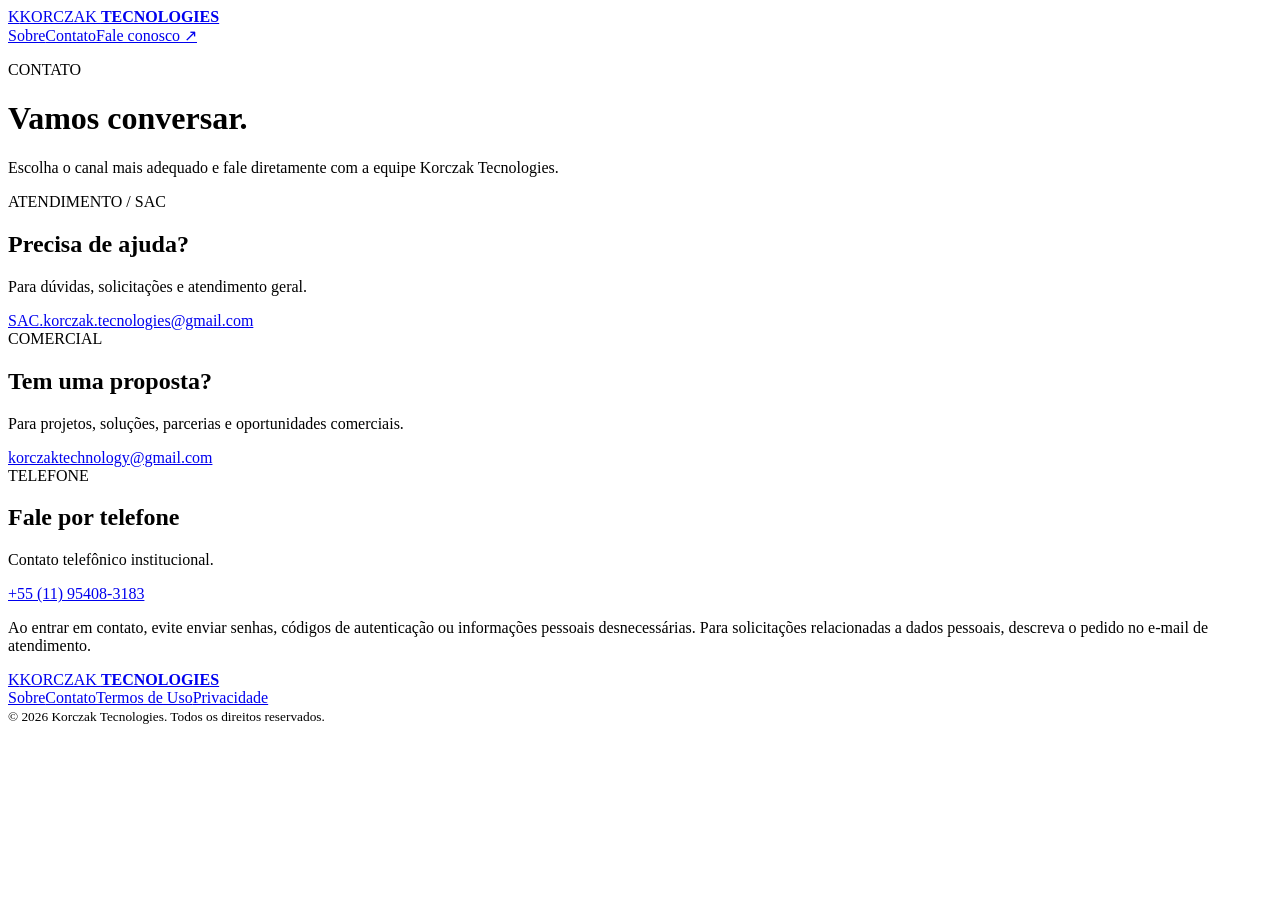
==== contato.html @ aba97982 "Create institutional website and legal documents" ====
<!doctype html>
<html lang="pt-BR">
<head><meta charset="utf-8"><meta name="viewport" content="width=device-width, initial-scale=1"><meta name="theme-color" content="#09090d"><meta name="description" content="Entre em contato com a Korczak Tecnologies."><title>Contato — Korczak Tecnologies</title><link rel="stylesheet" href="assets/styles.css"></head>
<body>
<header class="site-header"><a class="brand" href="index.html"><span class="brand-mark">K</span><span>KORCZAK <b>TECNOLOGIES</b></span></a><nav aria-label="Navegação principal"><a href="sobre.html">Sobre</a><a class="active" href="contato.html">Contato</a><a class="nav-cta" href="contato.html">Fale conosco <span aria-hidden="true">↗</span></a></nav></header>
<main class="wrap page contact-page">
  <p class="eyebrow">CONTATO</p><h1>Vamos <span>conversar.</span></h1><p class="page-lead">Escolha o canal mais adequado e fale diretamente com a equipe Korczak Tecnologies.</p>
  <div class="contact-grid">
    <section class="contact-card"><span class="contact-label">ATENDIMENTO / SAC</span><h2>Precisa de ajuda?</h2><p>Para dúvidas, solicitações e atendimento geral.</p><a href="mailto:SAC.korczak.tecnologies@gmail.com">SAC.korczak.tecnologies@gmail.com</a></section>
    <section class="contact-card"><span class="contact-label">COMERCIAL</span><h2>Tem uma proposta?</h2><p>Para projetos, soluções, parcerias e oportunidades comerciais.</p><a href="mailto:korczaktechnology@gmail.com">korczaktechnology@gmail.com</a></section>
    <section class="contact-card"><span class="contact-label">TELEFONE</span><h2>Fale por telefone</h2><p>Contato telefônico institucional.</p><a href="tel:+5511954083183">+55 (11) 95408-3183</a></section>
  </div>
  <p class="contact-note">Ao entrar em contato, evite enviar senhas, códigos de autenticação ou informações pessoais desnecessárias. Para solicitações relacionadas a dados pessoais, descreva o pedido no e-mail de atendimento.</p>
</main>
<footer class="site-footer"><div class="wrap footer-inner"><a class="brand" href="index.html"><span class="brand-mark">K</span><span>KORCZAK <b>TECNOLOGIES</b></span></a><div class="footer-links"><a href="sobre.html">Sobre</a><a href="contato.html">Contato</a><a href="termos.html">Termos de Uso</a><a href="privacidade.html">Privacidade</a></div><small>© 2026 Korczak Tecnologies. Todos os direitos reservados.</small></div></footer>
</body></html>
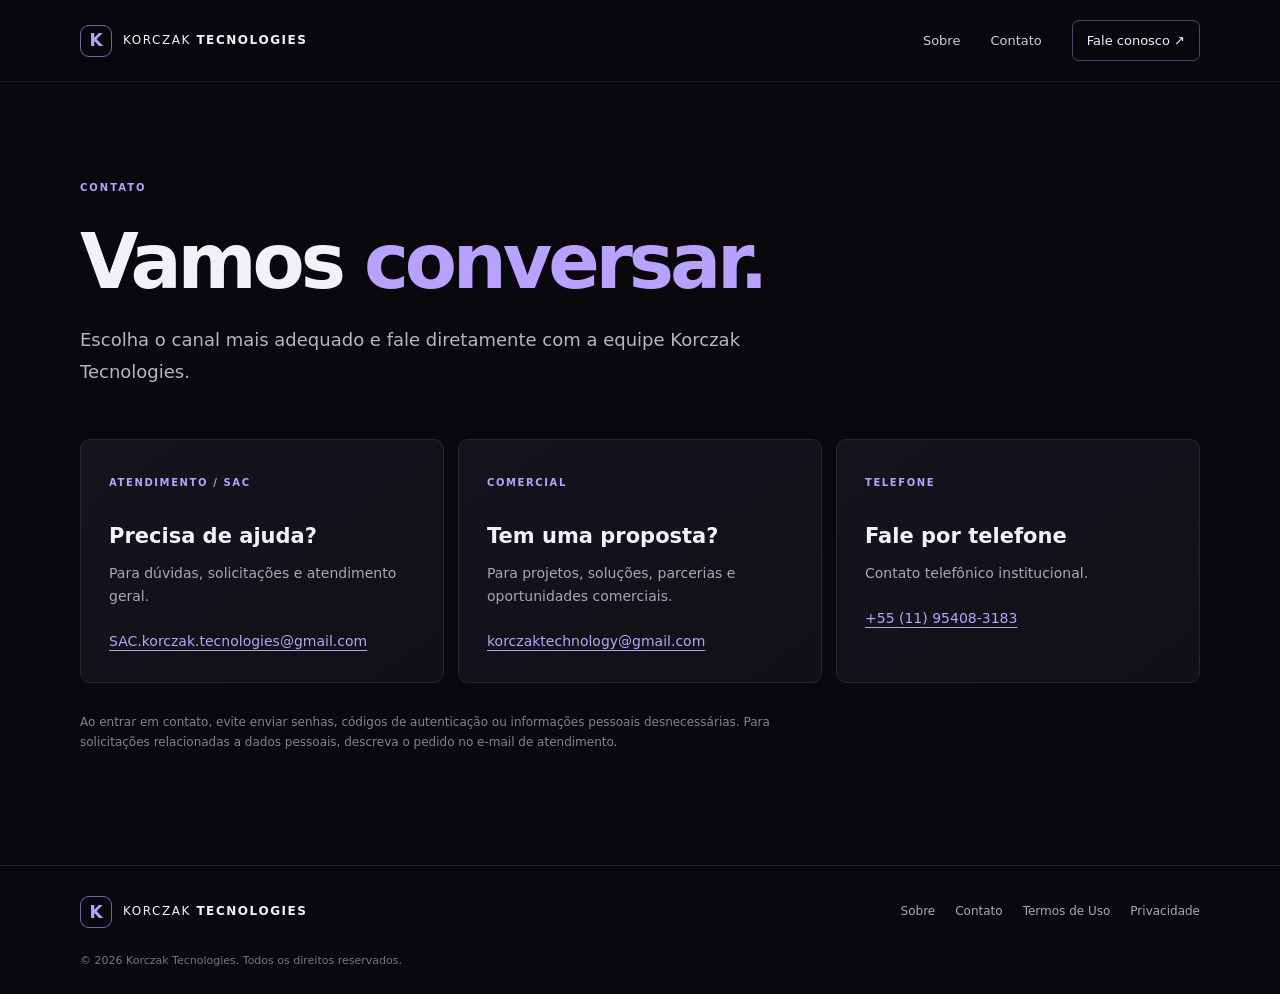
==== commit c379ebed: "Add Google AdSense script to page head" ====
--- a/contato.html
+++ b/contato.html
@@ -1,6 +1,8 @@
 <!doctype html>
 <html lang="pt-BR">
-<head><meta charset="utf-8"><meta name="viewport" content="width=device-width, initial-scale=1"><meta name="theme-color" content="#09090d"><meta name="description" content="Entre em contato com a Korczak Tecnologies."><title>Contato — Korczak Tecnologies</title><link rel="stylesheet" href="assets/styles.css"></head>
+<head>
+  <script async src="https://pagead2.googlesyndication.com/pagead/js/adsbygoogle.js?client=ca-pub-9499827609721662"
+    crossorigin="anonymous"></script><meta charset="utf-8"><meta name="viewport" content="width=device-width, initial-scale=1"><meta name="theme-color" content="#09090d"><meta name="description" content="Entre em contato com a Korczak Tecnologies."><title>Contato — Korczak Tecnologies</title><link rel="stylesheet" href="assets/styles.css"></head>
 <body>
 <header class="site-header"><a class="brand" href="index.html"><span class="brand-mark">K</span><span>KORCZAK <b>TECNOLOGIES</b></span></a><nav aria-label="Navegação principal"><a href="sobre.html">Sobre</a><a class="active" href="contato.html">Contato</a><a class="nav-cta" href="contato.html">Fale conosco <span aria-hidden="true">↗</span></a></nav></header>
 <main class="wrap page contact-page">
--- a/assets/styles.css
+++ b/assets/styles.css
@@ -0,0 +1 @@
+:root{color-scheme:dark;--bg:#09090d;--panel:#111118;--line:#272733;--text:#f3f1f8;--muted:#aaa7b5;--accent:#b7a3ff;--accent2:#8d73e8;--max:1120px}*{box-sizing:border-box}html{scroll-behavior:smooth}body{margin:0;background:var(--bg);color:var(--text);font-family:Inter,ui-sans-serif,system-ui,-apple-system,BlinkMacSystemFont,"Segoe UI",sans-serif;line-height:1.65}a{color:inherit;text-decoration:none}a:hover{color:var(--accent)}.wrap{width:min(var(--max),calc(100% - 48px));margin-inline:auto}.site-header{height:82px;padding:0 max(24px,calc((100vw - var(--max))/2));display:flex;align-items:center;justify-content:space-between;border-bottom:1px solid rgba(255,255,255,.08);background:rgba(9,9,13,.88);position:sticky;top:0;z-index:10;backdrop-filter:blur(18px)}.brand{display:inline-flex;align-items:center;gap:11px;font-size:12px;letter-spacing:.13em;font-weight:500}.brand b{font-weight:800}.brand-mark{width:32px;height:32px;display:grid;place-items:center;border:1px solid #7564aa;border-radius:9px;color:var(--accent);font-size:17px;font-weight:800;letter-spacing:0}.site-header nav{display:flex;align-items:center;gap:30px;font-size:13px;color:#d0cdd8}.nav-cta{border:1px solid #51456f;border-radius:7px;padding:9px 14px;color:var(--text)}.hero{padding-top:130px;padding-bottom:110px;min-height:610px}.eyebrow{font-size:10px;letter-spacing:.2em;color:var(--accent);font-weight:700}.hero h1,.page h1{font-size:clamp(42px,7vw,76px);line-height:1.06;letter-spacing:-.055em;margin:25px 0 22px;font-weight:650}.hero h1 span,.page h1 span{color:var(--accent)}.hero-copy,.page-lead{max-width:690px;color:#b8b4c2;font-size:18px;line-height:1.8}.actions,.page-actions{display:flex;align-items:center;gap:14px;flex-wrap:wrap;margin-top:32px}.button{display:inline-flex;align-items:center;gap:14px;padding:12px 18px;border-radius:7px;font-size:13px;font-weight:650;transition:transform .2s,border-color .2s}.button:hover{transform:translateY(-2px)}.primary{background:var(--accent);color:#171321}.primary:hover{background:#c8baff;color:#171321}.secondary{border:1px solid #454151;color:var(--text)}.hero-note{margin-top:55px;color:var(--muted);font-size:12px}.dot{display:inline-block;width:7px;height:7px;border-radius:50%;background:#9bdbb1;margin-right:9px;box-shadow:0 0 12px #9bdbb177}.section{padding-top:60px;padding-bottom:95px}.section-heading{max-width:600px;margin-bottom:30px}.section-heading h2,.closing h2,.statement h2{font-size:clamp(30px,4vw,46px);line-height:1.15;letter-spacing:-.04em;margin:14px 0}.section-heading>p:last-child,.closing p,.statement p:last-child{color:var(--muted);max-width:600px}.cards{display:grid;grid-template-columns:repeat(3,1fr);gap:14px}.card,.contact-card{background:linear-gradient(145deg,#15141d,#101016);border:1px solid var(--line);border-radius:10px;padding:28px;min-height:210px}.card-number{color:var(--accent);font-size:11px;letter-spacing:.15em}.card h3,.contact-card h2{font-size:21px;margin:28px 0 8px}.card p,.contact-card p{font-size:14px;color:var(--muted);margin:0}.statement{border-block:1px solid var(--line);background:radial-gradient(ellipse at 70% 50%,#33254f66,transparent 55%),#0d0c12;padding:78px 0}.statement-inner{max-width:var(--max)}.statement h2{max-width:700px}.closing{display:flex;align-items:center;justify-content:space-between;gap:24px}.site-footer{border-top:1px solid var(--line);padding:30px 0 24px}.footer-inner{display:flex;align-items:center;justify-content:space-between;gap:24px;flex-wrap:wrap}.footer-links{display:flex;gap:20px;flex-wrap:wrap;font-size:12px;color:var(--muted)}.site-footer small{width:100%;font-size:11px;color:#777482}.page{padding-top:88px;padding-bottom:100px;min-height:68vh}.page h1{max-width:850px}.page-lead{margin-bottom:50px}.prose{max-width:790px;color:#c4c0cc}.prose h2{font-size:21px;color:var(--text);margin:36px 0 8px;letter-spacing:-.02em}.prose p,.prose li{font-size:15px;line-height:1.85}.prose ul{padding-left:22px}.prose a,.contact-card>a{color:var(--accent);text-decoration:underline;text-underline-offset:4px}.page-actions{margin-top:55px}.text-link{font-size:13px;color:var(--muted)}.contact-grid{display:grid;grid-template-columns:repeat(3,1fr);gap:14px}.contact-card{min-height:230px}.contact-card h2{margin:25px 0 8px}.contact-card>a{display:inline-block;margin-top:22px;font-size:14px;overflow-wrap:anywhere}.contact-label{font-size:10px;letter-spacing:.16em;color:var(--accent);font-weight:700}.contact-note{max-width:700px;color:#85818f;font-size:12px;margin-top:30px}.legal-page .prose{border-top:1px solid var(--line);padding-top:24px}.legal-date,.legal-source{color:#85818f;font-size:12px!important}.legal-source{border-top:1px solid var(--line);padding-top:18px;margin-top:35px}@media(max-width:760px){.site-header{height:70px;padding:0 20px}.site-header nav{gap:14px;font-size:12px}.site-header nav>a:first-child{display:none}.nav-cta{padding:8px 10px}.wrap{width:calc(100% - 40px)}.hero{padding-top:90px;padding-bottom:75px;min-height:0}.hero h1,.page h1{font-size:clamp(40px,12vw,62px)}.hero-copy,.page-lead{font-size:16px}.cards,.contact-grid{grid-template-columns:1fr}.card{min-height:0}.section{padding-top:45px;padding-bottom:65px}.statement{padding:60px 0}.closing{align-items:flex-start;flex-direction:column}.page{padding-top:65px}.footer-inner{align-items:flex-start;flex-direction:column}.footer-links{gap:14px}.prose h2{margin-top:30px}}@media(prefers-reduced-motion:reduce){html{scroll-behavior:auto}*,*::before,*::after{transition:none!important}}
